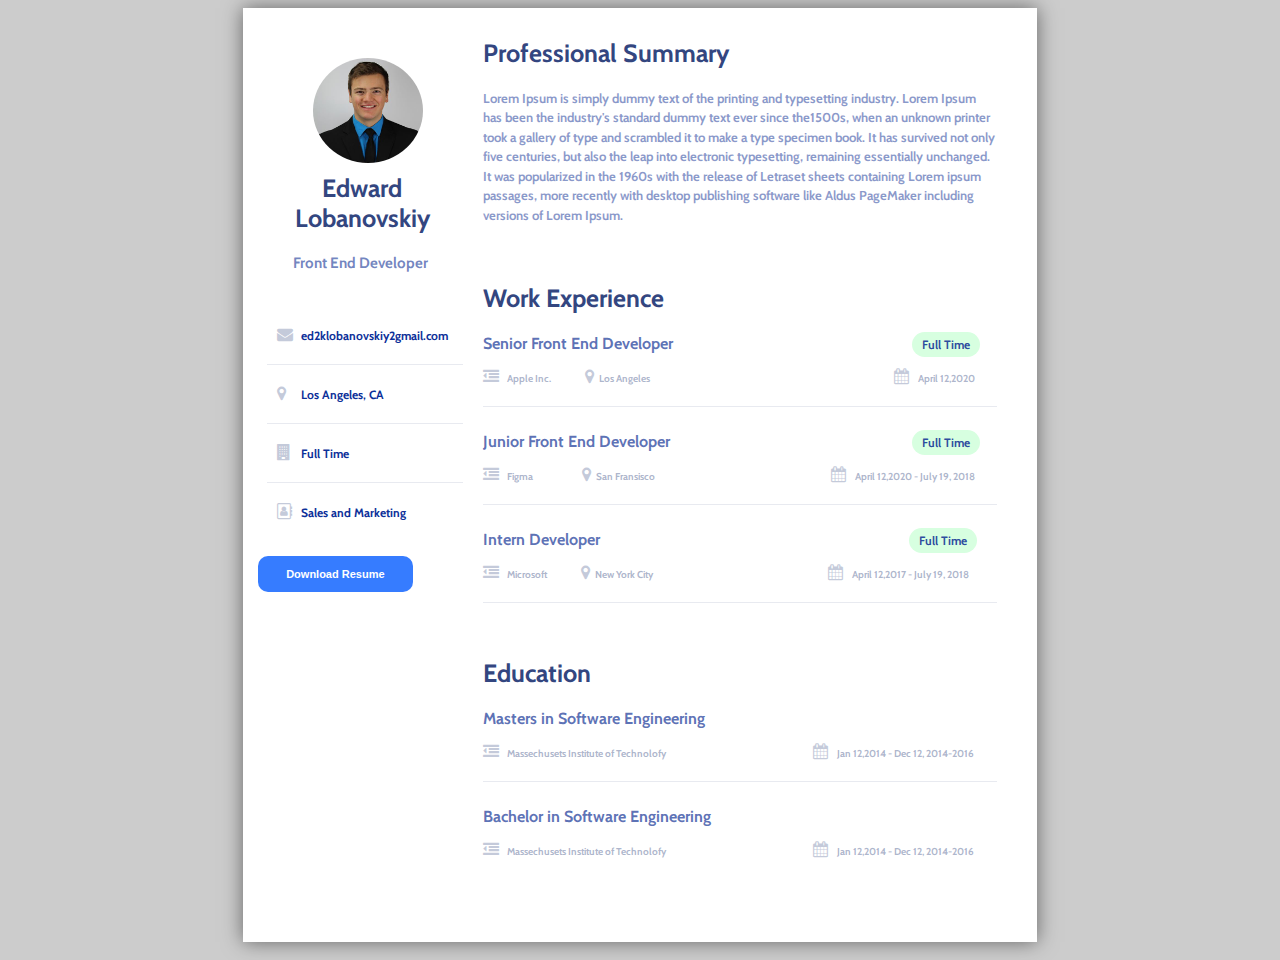
==== Candidate Profile/index.html @ fb30215e "Initial Commit" ====
<html>
<head>
<title>Candidate Profile</title>
<link rel="stylesheet" href="css/style.css">
<link rel="stylesheet" href="https://cdnjs.cloudflare.com/ajax/libs/font-awesome/4.7.0/css/font-awesome.min.css">
<link href='https://fonts.googleapis.com/css?family=Cabin' rel='stylesheet'>
</head>
<body>
	<page size="A4">
		<div class="profile_content">
			<div class="page_left">
				<div class="page_left_top">
					<img src="images/profile_image.jpg" alt="profile_image">
					<div class="name_block">
						<h2 class="name">Edward Lobanovskiy</h2>
						<h4>Front End Developer</h4>
					</div>
				</div>
				<div class="page_left_bottom">
					<div class="profile_details">
						<div class="details_block">
							<i class="fa fa-envelope"></i>	
							<span class="text_block">ed2klobanovskiy2gmail.com</span>
						</div>
						<div class="line_block"></div>
					</div>
					<div class="profile_details">
						<div class="details_block">
							<i class="fa fa-map-marker"></i>	
							<span class="text_block">Los Angeles, CA</span>
						</div>
						<div class="line_block"></div>
					</div>
					<div class="profile_details">
						<div class="details_block">
							<i class="fa fa-building"></i>	
							<span class="text_block">Full Time</span>
						</div>
						<div class="line_block"></div>
					</div>
					<div class="profile_details">
						<div class="details_block">
							<i class="fa fa-address-book-o"></i>	
							<span class="text_block">Sales and Marketing</span>
						</div>
					</div>
					<div class="button_block">
						<button class="button">Download Resume</button>
					</div>
				</div>
			</div>
			<div class="page_right">
				<div class="summary">
					<h2 class="name">Professional Summary</h2>
					<p>Lorem Ipsum is simply dummy text of the printing and typesetting industry. Lorem Ipsum has
					been the industry's standard dummy text ever since the1500s, when an unknown printer took
					a gallery of type and scrambled it to make a type specimen book. It has survived not only
					five centuries, but also the leap into electronic typesetting, remaining essentially unchanged. It was
					popularized in the 1960s with the release of Letraset sheets containing Lorem ipsum passages,
					more recently with desktop publishing software like Aldus PageMaker including versions of
					Lorem Ipsum.
					</p>
				</div>
				<div class="experience">
					<h2 class="name">Work Experience</h2>
					<div class="experience_content">
						<div class="position">Senior Front End Developer
							<span class="label margin_left_235"> Full Time</span> 
						</div>
						<div class="experience_details">
							<span>
								<i class="fa fa-dedent"></i>	
								<span class="text_content">Apple Inc.</span>
							</span>
							<span class="padding_left_30">
								<i class="fa fa-map-marker width_10"></i>	
								<span class="text_content">Los Angeles</span>
							</span>
							<span class="padding_left_240">
								<i class="fa fa-calendar"></i>	
								<span class="text_content">April 12,2020</span>
							</span>
						</div>
						<div class="line_block_right"></div>
					</div>
					<div class="experience_content">
						<div class="position">Junior Front End Developer
							<span class="label margin_left_238"> Full Time</span> 
						</div>
						<div class="experience_details">
							<span>
								<i class="fa fa-dedent"></i>	
								<span class="text_content">Figma</span>
							</span>
							<span class="padding_left_45">
								<i class="fa fa-map-marker width_10"></i>	
								<span class="text_content">San Fransisco</span>
							</span>
							<span class="padding_left_172">
								<i class="fa fa-calendar"></i>	
								<span class="text_content">April 12,2020 - July 19, 2018</span>
							</span>
						</div>
						<div class="line_block_right"></div>
					</div>
					<div class="experience_content">
						<div class="position">Intern Developer
							<span class="label margin_left_305"> Full Time</span> 
						</div>
						<div class="experience_details">
							<span>
								<i class="fa fa-dedent"></i>	
								<span class="text_content">Microsoft</span>
							</span>
							<span class="padding_left_30">
								<i class="fa fa-map-marker width_10"></i>	
								<span class="text_content">New York City</span>
							</span>
							<span class="padding_left_171">
								<i class="fa fa-calendar"></i>	
								<span class="text_content">April 12,2017 - July 19, 2018</span>
							</span>
						</div>
						<div class="line_block_right"></div>
					</div>
				</div>
				<div class="education">
					<h2 class="name">Education</h2>
					<div class="experience_content">
						<div class="position">Masters in Software Engineering</div>
						<div class="experience_details">
							<span>
								<i class="fa fa-dedent"></i>	
								<span class="text_content">Massechusets Institute of Technolofy</span>
							</span>
							<span class="padding_left_143">
								<i class="fa fa-calendar"></i>	
								<span class="text_content">Jan 12,2014 - Dec 12, 2014-2016</span>
							</span>
						</div>
						<div class="line_block_right"></div>
					</div>
					<div class="experience_content">
						<div class="position">Bachelor in Software Engineering</div>
						<div class="experience_details">
							<span>
								<i class="fa fa-dedent"></i>	
								<span class="text_content">Massechusets Institute of Technolofy</span>
							</span>
							<span class="padding_left_143">
								<i class="fa fa-calendar"></i>	
								<span class="text_content">Jan 12,2014 - Dec 12, 2014-2016</span>
							</span>
						</div>
					</div>
				</div>
			</div>
		</div>
	</page>
</body>
</html>
---- Candidate Profile/css/style.css ----
body {
  background: rgb(204,204,204); 
}

page {
  background: white;
  display: block;
  margin: 0 auto;
  margin-bottom: 0.5cm;
  box-shadow: 0 0 0.5cm rgba(0,0,0,0.5);
}

page[size="A4"] {  
  width: 21cm;
  height: 24.7cm; 
}

.profile_content {
  display: flex;
  width: 100%;
  height: 100%;
}

.page_left {
  display: flex;
  flex-direction: column;
  width: 30%;
  height: 100%;
}

.page_left_top {
  width: 100%;
  height: 30%;
  margin-top: 20px;
}

img {
  max-width: 110px;
  max-height: 105px;
  border-radius: 50%;
  margin-top: 30px;
  margin-left: 70px;
  width: 100%;
  height: auto;
}

.name {
  font-family: 'Cabin';
  font-size: 25px;
  font-weight: bold;
}

.name_block {
  text-align: center;
}

.name_block > h2 {
  margin-top: 10px;
  margin-left: 18px;
  color: #334680;
}

.name_block > h4 {
  font-family: cabin;
  font-size: 15px;
  margin-left: 15px;
  color: rgba(20, 52, 150, 0.6);
}

.page_left_bottom {
  margin-top: 5px;
  width: 100%;
  height: 70%;
}

.profile_details {
  margin-left: 24px;
  padding-top: 20px;
}

.details_block {
  margin-left:10px;
}

.text_block {
  color: rgba(12, 48, 153, 1);
  font-weight: bold;
  font-family: 'Cabin';
  font-size: 12px;
}

i {
  color: rgba(138, 149, 181, 0.5);
  width: 20px;
}

.width_10 {
  width: 10px;
}

.line_block {
  margin-top: 20px;
  border-bottom: 1px solid rgba(138, 149, 181, 0.2);
}

.line_block_right {
  padding-top: 20px;
  border-bottom: 1px solid rgba(138, 149, 181, 0.2);
}

.button_block {
  margin-top: 35px;
  margin-left: 15px;
}

.button {
  background-color: #367cff;
  border: none;
  color: white;
  padding: 12px 28px;
  text-align: center;
  text-decoration: none;
  display: inline-block;
  font-size: 11px;
  font-weight: bold;
  border-radius: 10px;
  user-select: none;
}

.page_right {
  padding-left: 20px;
  padding-right: 40px;
  width:70%;
  height:100%;
}

.summary {
  padding-bottom: 20px;
}

.summary > h2 {
  margin-top: 30px;
  color: #334680;
}

.summary > p {
  text-align: left;
  color: rgba(20, 52, 150, 0.5);
  font-size: 13px;
  font-weight: bold;
  line-height: 1.5;
  font-family: 'Cabin';
}

.experience {
  padding: 20px 0;
}

.experience > h2 {
  margin-top: 5px;
  color: #334680;
}

.education {
  padding: 20px 0;
}

.label {
  background-color: #d7ffe0;
  color: rgba(20, 52, 150, 0.9);
  padding: 5px 10px;
  border-radius: 50px;
  font-size: 12px;
}

.position {
  color: rgba(20, 52, 150, 0.7);
  font-weight: bold;
  font-family: cabin;
  font-size: 16px;
}

.experience_details {
  margin-top: 15px;
}

.experience_content {
  margin-top: 15px;
  padding-bottom: 10px;
}

.text_content {
  font-family: 'Cabin';
  font-size: 10px;
  font-weight: bold;
  color: rgba(138, 149, 181, 0.7);
}

.padding_left_30 {
  padding-left: 30px;
}

.padding_left_45 {
  padding-left: 45px;
}

.padding_left_60 {
  padding-left: 60px;
}

.padding_left_240 {
  padding-left: 240px;
}

.padding_left_172 {
  padding-left: 172px;
}

.padding_left_171 {
  padding-left: 171px;
}

.padding_left_143 {
  padding-left: 143px;
}

.margin_left_235 {
  margin-left: 235px;
}

.margin_left_238 {
  margin-left: 238px;
}

.margin_left_305 {
  margin-left: 305px;
}

.education > h2 {
  margin-top: 5px;
  color: #334680;
}
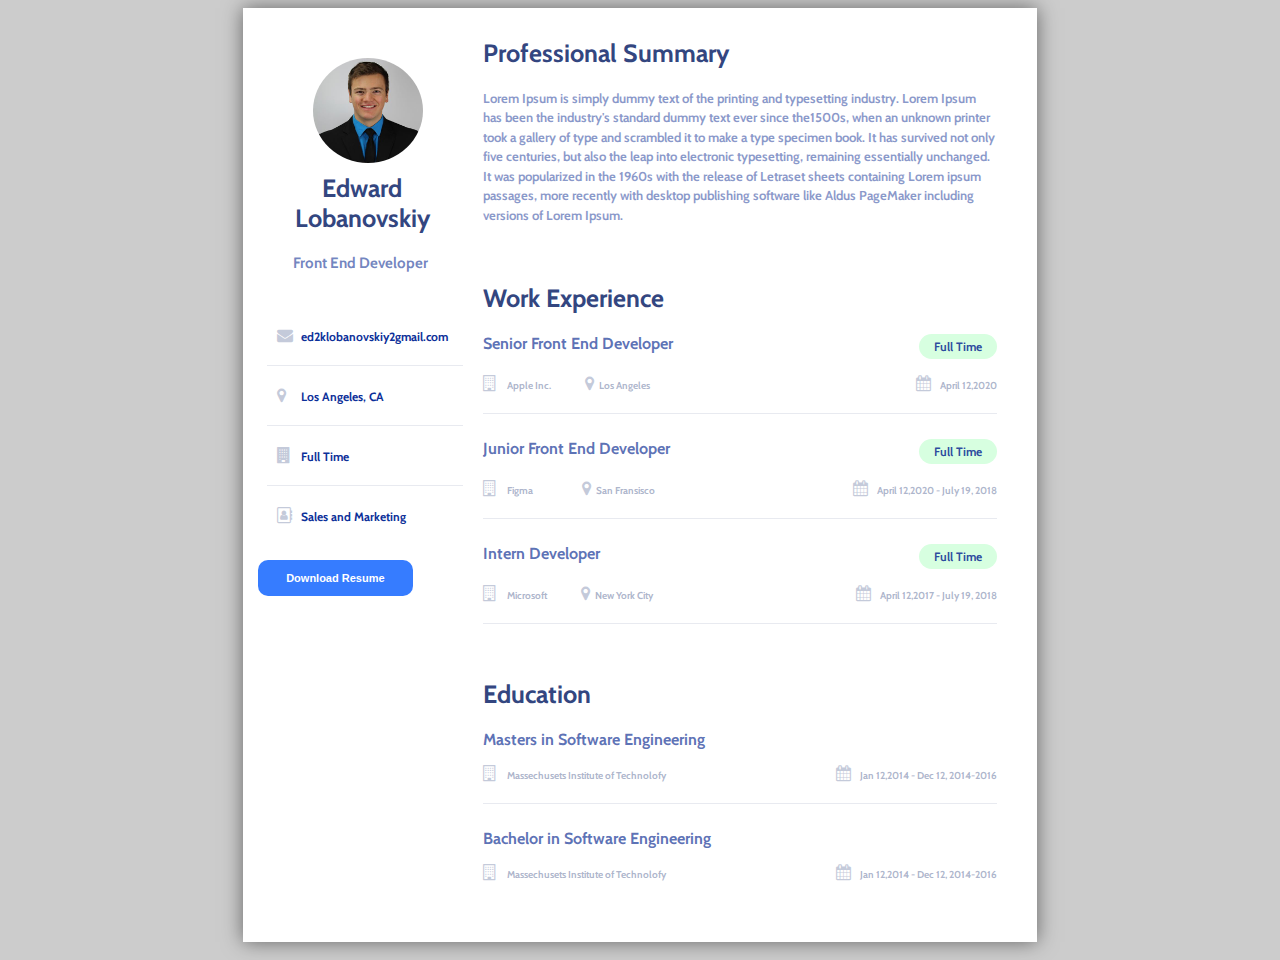
==== commit 821e3335: "Changes in css | committed" ====
--- a/Candidate Profile/index.html
+++ b/Candidate Profile/index.html
@@ -65,18 +65,18 @@
 					<h2 class="name">Work Experience</h2>
 					<div class="experience_content">
 						<div class="position">Senior Front End Developer
-							<span class="label margin_left_235"> Full Time</span> 
+							<span class="label"> Full Time</span> 
 						</div>
 						<div class="experience_details">
 							<span>
-								<i class="fa fa-dedent"></i>	
+								<i class="fa fa-building-o"></i>	
 								<span class="text_content">Apple Inc.</span>
 							</span>
 							<span class="padding_left_30">
 								<i class="fa fa-map-marker width_10"></i>	
 								<span class="text_content">Los Angeles</span>
 							</span>
-							<span class="padding_left_240">
+							<span class="float-right">
 								<i class="fa fa-calendar"></i>	
 								<span class="text_content">April 12,2020</span>
 							</span>
@@ -85,18 +85,18 @@
 					</div>
 					<div class="experience_content">
 						<div class="position">Junior Front End Developer
-							<span class="label margin_left_238"> Full Time</span> 
+							<span class="label"> Full Time</span> 
 						</div>
 						<div class="experience_details">
 							<span>
-								<i class="fa fa-dedent"></i>	
+								<i class="fa fa-building-o"></i>	
 								<span class="text_content">Figma</span>
 							</span>
 							<span class="padding_left_45">
 								<i class="fa fa-map-marker width_10"></i>	
 								<span class="text_content">San Fransisco</span>
 							</span>
-							<span class="padding_left_172">
+							<span class="float-right">
 								<i class="fa fa-calendar"></i>	
 								<span class="text_content">April 12,2020 - July 19, 2018</span>
 							</span>
@@ -105,18 +105,18 @@
 					</div>
 					<div class="experience_content">
 						<div class="position">Intern Developer
-							<span class="label margin_left_305"> Full Time</span> 
+							<span class="label"> Full Time</span> 
 						</div>
 						<div class="experience_details">
 							<span>
-								<i class="fa fa-dedent"></i>	
+								<i class="fa fa-building-o"></i>	
 								<span class="text_content">Microsoft</span>
 							</span>
 							<span class="padding_left_30">
 								<i class="fa fa-map-marker width_10"></i>	
 								<span class="text_content">New York City</span>
 							</span>
-							<span class="padding_left_171">
+							<span class="float-right">
 								<i class="fa fa-calendar"></i>	
 								<span class="text_content">April 12,2017 - July 19, 2018</span>
 							</span>
@@ -130,10 +130,10 @@
 						<div class="position">Masters in Software Engineering</div>
 						<div class="experience_details">
 							<span>
-								<i class="fa fa-dedent"></i>	
+								<i class="fa fa-building-o"></i>	
 								<span class="text_content">Massechusets Institute of Technolofy</span>
 							</span>
-							<span class="padding_left_143">
+							<span class="float-right">
 								<i class="fa fa-calendar"></i>	
 								<span class="text_content">Jan 12,2014 - Dec 12, 2014-2016</span>
 							</span>
@@ -144,10 +144,10 @@
 						<div class="position">Bachelor in Software Engineering</div>
 						<div class="experience_details">
 							<span>
-								<i class="fa fa-dedent"></i>	
+								<i class="fa fa-building-o"></i>	
 								<span class="text_content">Massechusets Institute of Technolofy</span>
 							</span>
-							<span class="padding_left_143">
+							<span class="float-right">
 								<i class="fa fa-calendar"></i>	
 								<span class="text_content">Jan 12,2014 - Dec 12, 2014-2016</span>
 							</span>
--- a/Candidate Profile/css/style.css
+++ b/Candidate Profile/css/style.css
@@ -1,5 +1,6 @@
 body {
   background: rgb(204,204,204); 
+  font-family: cabin;
 }
 
 page {
@@ -45,7 +46,6 @@
 }
 
 .name {
-  font-family: 'Cabin';
   font-size: 25px;
   font-weight: bold;
 }
@@ -61,7 +61,6 @@
 }
 
 .name_block > h4 {
-  font-family: cabin;
   font-size: 15px;
   margin-left: 15px;
   color: rgba(20, 52, 150, 0.6);
@@ -85,7 +84,6 @@
 .text_block {
   color: rgba(12, 48, 153, 1);
   font-weight: bold;
-  font-family: 'Cabin';
   font-size: 12px;
 }
 
@@ -149,7 +147,6 @@
   font-size: 13px;
   font-weight: bold;
   line-height: 1.5;
-  font-family: 'Cabin';
 }
 
 .experience {
@@ -168,7 +165,7 @@
 .label {
   background-color: #d7ffe0;
   color: rgba(20, 52, 150, 0.9);
-  padding: 5px 10px;
+  padding: 5px 15px;
   border-radius: 50px;
   font-size: 12px;
 }
@@ -176,8 +173,9 @@
 .position {
   color: rgba(20, 52, 150, 0.7);
   font-weight: bold;
-  font-family: cabin;
   font-size: 16px;
+  display: flex;
+  justify-content: space-between;
 }
 
 .experience_details {
@@ -190,7 +188,6 @@
 }
 
 .text_content {
-  font-family: 'Cabin';
   font-size: 10px;
   font-weight: bold;
   color: rgba(138, 149, 181, 0.7);
@@ -204,39 +201,11 @@
   padding-left: 45px;
 }
 
-.padding_left_60 {
-  padding-left: 60px;
-}
-
-.padding_left_240 {
-  padding-left: 240px;
-}
-
-.padding_left_172 {
-  padding-left: 172px;
-}
-
-.padding_left_171 {
-  padding-left: 171px;
-}
-
-.padding_left_143 {
-  padding-left: 143px;
-}
-
-.margin_left_235 {
-  margin-left: 235px;
-}
-
-.margin_left_238 {
-  margin-left: 238px;
-}
-
-.margin_left_305 {
-  margin-left: 305px;
-}
-
 .education > h2 {
   margin-top: 5px;
   color: #334680;
+}
+
+.float-right {
+  float: right;
 }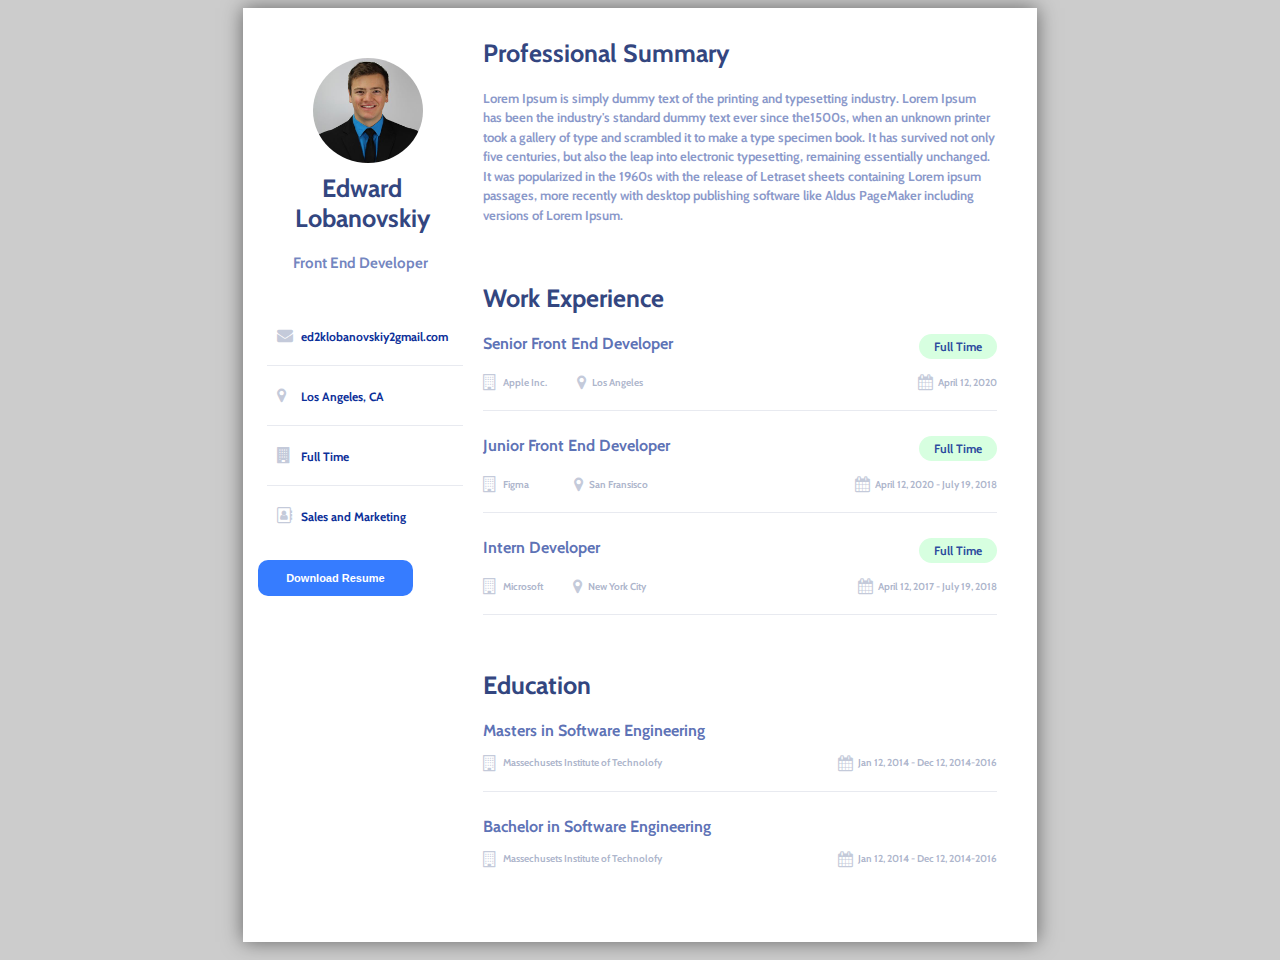
==== commit 1eadd8a0: "UI Allignment Changes" ====
--- a/Candidate Profile/index.html
+++ b/Candidate Profile/index.html
@@ -68,18 +68,20 @@
 							<span class="label"> Full Time</span> 
 						</div>
 						<div class="experience_details">
-							<span>
-								<i class="fa fa-building-o"></i>	
-								<span class="text_content">Apple Inc.</span>
-							</span>
-							<span class="padding_left_30">
-								<i class="fa fa-map-marker width_10"></i>	
-								<span class="text_content">Los Angeles</span>
-							</span>
-							<span class="float-right">
+							<div>
+								<span>
+									<i class="fa fa-building-o"></i>	
+									<span class="text_content">Apple Inc.</span>
+								</span>
+								<span class="padding_left_30">
+									<i class="fa fa-map-marker"></i>	
+									<span class="text_content">Los Angeles</span>
+								</span>
+							</div>
+							<div>
 								<i class="fa fa-calendar"></i>	
-								<span class="text_content">April 12,2020</span>
-							</span>
+								<span class="text_content">April 12, 2020</span>
+							</div>
 						</div>
 						<div class="line_block_right"></div>
 					</div>
@@ -88,18 +90,20 @@
 							<span class="label"> Full Time</span> 
 						</div>
 						<div class="experience_details">
-							<span>
-								<i class="fa fa-building-o"></i>	
-								<span class="text_content">Figma</span>
-							</span>
-							<span class="padding_left_45">
-								<i class="fa fa-map-marker width_10"></i>	
-								<span class="text_content">San Fransisco</span>
-							</span>
-							<span class="float-right">
+							<div>
+								<span>
+									<i class="fa fa-building-o"></i>	
+									<span class="text_content">Figma</span>
+								</span>
+								<span class="padding_left_45">
+									<i class="fa fa-map-marker"></i>	
+									<span class="text_content">San Fransisco</span>
+								</span>
+							</div>
+							<div>
 								<i class="fa fa-calendar"></i>	
-								<span class="text_content">April 12,2020 - July 19, 2018</span>
-							</span>
+								<span class="text_content">April 12, 2020 - July 19, 2018</span>
+							</div>
 						</div>
 						<div class="line_block_right"></div>
 					</div>
@@ -108,18 +112,20 @@
 							<span class="label"> Full Time</span> 
 						</div>
 						<div class="experience_details">
-							<span>
-								<i class="fa fa-building-o"></i>	
-								<span class="text_content">Microsoft</span>
-							</span>
-							<span class="padding_left_30">
-								<i class="fa fa-map-marker width_10"></i>	
-								<span class="text_content">New York City</span>
-							</span>
-							<span class="float-right">
+							<div>
+								<span>
+									<i class="fa fa-building-o"></i>	
+									<span class="text_content">Microsoft</span>
+								</span>
+								<span class="padding_left_30">
+									<i class="fa fa-map-marker"></i>	
+									<span class="text_content">New York City</span>
+								</span>
+							</div>
+							<div>
 								<i class="fa fa-calendar"></i>	
-								<span class="text_content">April 12,2017 - July 19, 2018</span>
-							</span>
+								<span class="text_content">April 12, 2017 - July 19, 2018</span>
+							</div>
 						</div>
 						<div class="line_block_right"></div>
 					</div>
@@ -133,9 +139,9 @@
 								<i class="fa fa-building-o"></i>	
 								<span class="text_content">Massechusets Institute of Technolofy</span>
 							</span>
-							<span class="float-right">
+							<span>
 								<i class="fa fa-calendar"></i>	
-								<span class="text_content">Jan 12,2014 - Dec 12, 2014-2016</span>
+								<span class="text_content">Jan 12, 2014 - Dec 12, 2014-2016</span>
 							</span>
 						</div>
 						<div class="line_block_right"></div>
@@ -147,9 +153,9 @@
 								<i class="fa fa-building-o"></i>	
 								<span class="text_content">Massechusets Institute of Technolofy</span>
 							</span>
-							<span class="float-right">
+							<span>
 								<i class="fa fa-calendar"></i>	
-								<span class="text_content">Jan 12,2014 - Dec 12, 2014-2016</span>
+								<span class="text_content">Jan 12, 2014 - Dec 12, 2014-2016</span>
 							</span>
 						</div>
 					</div>
--- a/Candidate Profile/css/style.css
+++ b/Candidate Profile/css/style.css
@@ -90,10 +90,6 @@
 i {
   color: rgba(138, 149, 181, 0.5);
   width: 20px;
-}
-
-.width_10 {
-  width: 10px;
 }
 
 .line_block {
@@ -180,6 +176,17 @@
 
 .experience_details {
   margin-top: 15px;
+  display: flex;
+  justify-content: space-between;
+}
+
+.experience_details .fa-map-marker {
+  width: 15px !important;
+}
+
+.experience_details div, .experience_details span {
+  display: flex;
+  align-items: center;
 }
 
 .experience_content {
@@ -205,7 +212,3 @@
   margin-top: 5px;
   color: #334680;
 }
-
-.float-right {
-  float: right;
-}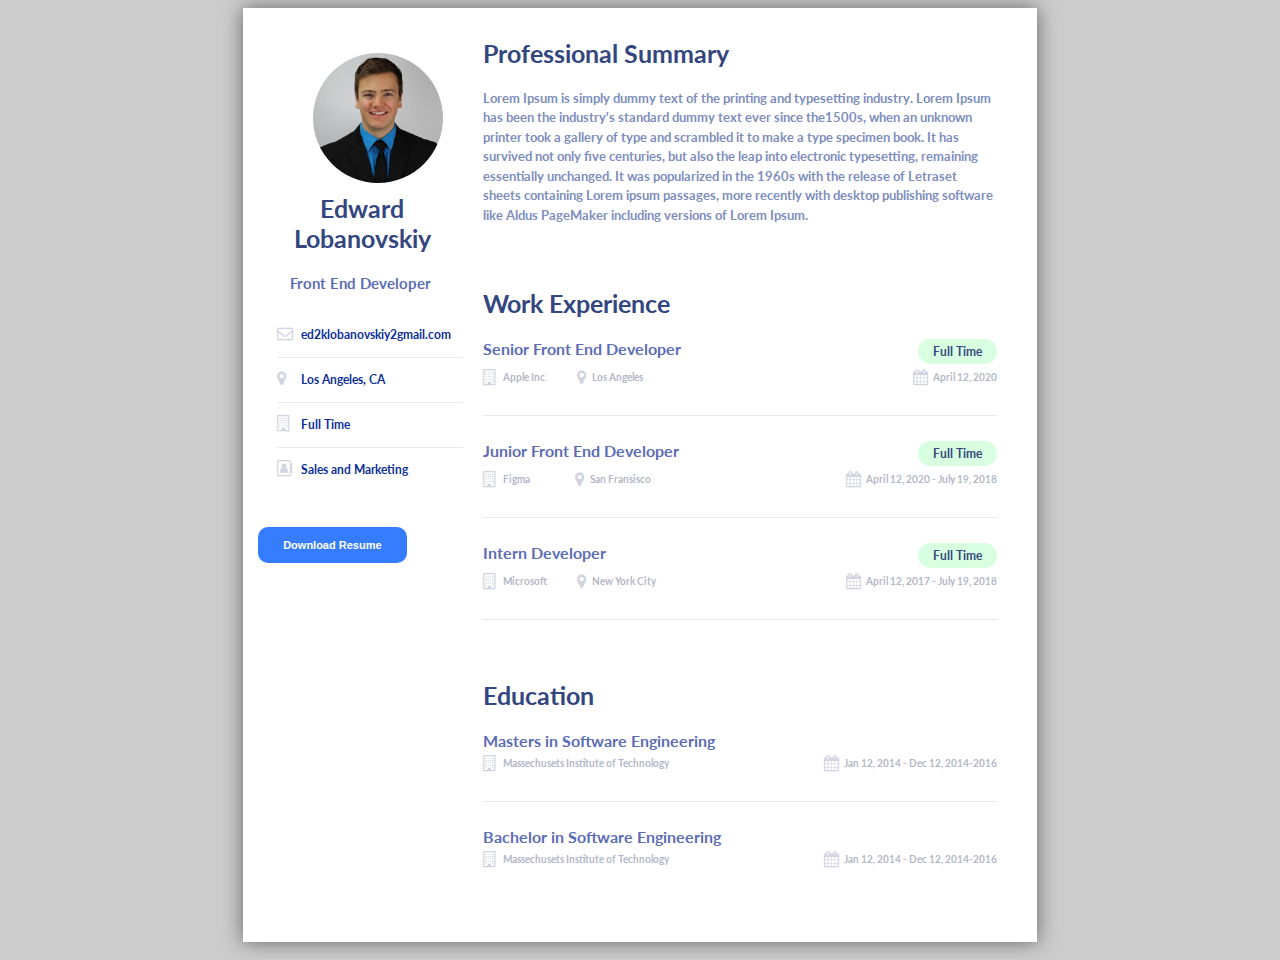
==== commit b6d4c0c5: "Changes in HTML and Css - Committed" ====
--- a/Candidate Profile/index.html
+++ b/Candidate Profile/index.html
@@ -1,9 +1,12 @@
 <html>
 <head>
-<title>Candidate Profile</title>
-<link rel="stylesheet" href="css/style.css">
-<link rel="stylesheet" href="https://cdnjs.cloudflare.com/ajax/libs/font-awesome/4.7.0/css/font-awesome.min.css">
-<link href='https://fonts.googleapis.com/css?family=Cabin' rel='stylesheet'>
+	<title>Candidate Profile</title>
+	<meta name="author" content="Sivabhagya Jawahar">
+	<meta name="description" content="Web page of candidate profile using HTML and CSS">
+	<meta name="viewport" content="width=device-width, initial-scale=1.0">
+	<link rel="stylesheet" href="css/style.css">
+	<link rel="stylesheet" href="https://cdnjs.cloudflare.com/ajax/libs/font-awesome/4.7.0/css/font-awesome.min.css">
+	<link href='https://fonts.googleapis.com/css?family=Lato' rel='stylesheet'>
 </head>
 <body>
 	<page size="A4">
@@ -18,34 +21,34 @@
 				</div>
 				<div class="page_left_bottom">
 					<div class="profile_details">
-						<div class="details_block">
-							<i class="fa fa-envelope"></i>	
-							<span class="text_block">ed2klobanovskiy2gmail.com</span>
+						<div>
+							<i class="fa fa-envelope-o"></i>	
+							<span>ed2klobanovskiy2gmail.com</span>
 						</div>
 						<div class="line_block"></div>
 					</div>
 					<div class="profile_details">
-						<div class="details_block">
+						<div>
 							<i class="fa fa-map-marker"></i>	
-							<span class="text_block">Los Angeles, CA</span>
+							<span>Los Angeles, CA</span>
 						</div>
 						<div class="line_block"></div>
 					</div>
 					<div class="profile_details">
-						<div class="details_block">
-							<i class="fa fa-building"></i>	
-							<span class="text_block">Full Time</span>
+						<div>
+							<i class="fa fa-building-o"></i>	
+							<span>Full Time</span>
 						</div>
 						<div class="line_block"></div>
 					</div>
 					<div class="profile_details">
-						<div class="details_block">
+						<div>
 							<i class="fa fa-address-book-o"></i>	
-							<span class="text_block">Sales and Marketing</span>
+							<span>Sales and Marketing</span>
 						</div>
 					</div>
 					<div class="button_block">
-						<button class="button">Download Resume</button>
+						<button>Download Resume</button>
 					</div>
 				</div>
 			</div>
@@ -137,7 +140,7 @@
 						<div class="experience_details">
 							<span>
 								<i class="fa fa-building-o"></i>	
-								<span class="text_content">Massechusets Institute of Technolofy</span>
+								<span class="text_content">Massechusets Institute of Technology</span>
 							</span>
 							<span>
 								<i class="fa fa-calendar"></i>	
@@ -151,7 +154,7 @@
 						<div class="experience_details">
 							<span>
 								<i class="fa fa-building-o"></i>	
-								<span class="text_content">Massechusets Institute of Technolofy</span>
+								<span class="text_content">Massechusets Institute of Technology</span>
 							</span>
 							<span>
 								<i class="fa fa-calendar"></i>	
--- a/Candidate Profile/css/style.css
+++ b/Candidate Profile/css/style.css
@@ -1,6 +1,20 @@
+:root {
+  --lightgrey: #CCCCCC;
+  --midslategrey: #d1d4e0;
+  --darkgrey : #b3b7c7;
+  --darkblue : #334680;
+  --brightblue: #367cff;
+  --lightblue: #5b6db5;
+  --midslateblue: #344780;
+  --navyblue: #0c3099;
+  --paleblue: #7d8dbd;
+  --palegreen: #d7ffe0;
+  --white: #ffffff;
+}
+
 body {
-  background: rgb(204,204,204); 
-  font-family: cabin;
+  background: var(--lightgrey); 
+  font-family: Lato;
 }
 
 page {
@@ -36,10 +50,10 @@
 }
 
 img {
-  max-width: 110px;
-  max-height: 105px;
+  max-width: 130px;
+  max-height: 130px;
   border-radius: 50%;
-  margin-top: 30px;
+  margin-top: 25px;
   margin-left: 70px;
   width: 100%;
   height: auto;
@@ -57,13 +71,13 @@
 .name_block > h2 {
   margin-top: 10px;
   margin-left: 18px;
-  color: #334680;
+  color: var(--darkblue);
 }
 
 .name_block > h4 {
   font-size: 15px;
   margin-left: 15px;
-  color: rgba(20, 52, 150, 0.6);
+  color: var(--lightblue);
 }
 
 .page_left_bottom {
@@ -74,47 +88,44 @@
 
 .profile_details {
   margin-left: 24px;
-  padding-top: 20px;
-}
-
-.details_block {
+  padding-top: 10px;
+}
+
+.profile_details div {
   margin-left:10px;
 }
 
-.text_block {
-  color: rgba(12, 48, 153, 1);
+.profile_details span {
+  color: var(--navyblue);
   font-weight: bold;
   font-size: 12px;
 }
 
 i {
-  color: rgba(138, 149, 181, 0.5);
+  color: var(--midslategrey);
   width: 20px;
 }
 
 .line_block {
-  margin-top: 20px;
+  margin-top: 15px;
   border-bottom: 1px solid rgba(138, 149, 181, 0.2);
 }
 
 .line_block_right {
-  padding-top: 20px;
+  padding-top: 30px;
   border-bottom: 1px solid rgba(138, 149, 181, 0.2);
 }
 
 .button_block {
-  margin-top: 35px;
+  margin-top: 50px;
   margin-left: 15px;
 }
 
-.button {
-  background-color: #367cff;
+.button_block button {
+  background-color: var(--brightblue);
   border: none;
-  color: white;
-  padding: 12px 28px;
-  text-align: center;
-  text-decoration: none;
-  display: inline-block;
+  color: var(--white);
+  padding: 12px 25px;
   font-size: 11px;
   font-weight: bold;
   border-radius: 10px;
@@ -134,24 +145,24 @@
 
 .summary > h2 {
   margin-top: 30px;
-  color: #334680;
+  color: var(--darkblue);
 }
 
 .summary > p {
   text-align: left;
-  color: rgba(20, 52, 150, 0.5);
+  color: var(--paleblue);
   font-size: 13px;
   font-weight: bold;
   line-height: 1.5;
 }
 
 .experience {
-  padding: 20px 0;
+  padding: 25px 0;
 }
 
 .experience > h2 {
   margin-top: 5px;
-  color: #334680;
+  color: var(--darkblue);
 }
 
 .education {
@@ -159,15 +170,15 @@
 }
 
 .label {
-  background-color: #d7ffe0;
-  color: rgba(20, 52, 150, 0.9);
+  background-color: var(--palegreen);
+  color: var(--midslateblue);
   padding: 5px 15px;
   border-radius: 50px;
   font-size: 12px;
 }
 
 .position {
-  color: rgba(20, 52, 150, 0.7);
+  color: var(--lightblue);
   font-weight: bold;
   font-size: 16px;
   display: flex;
@@ -175,7 +186,7 @@
 }
 
 .experience_details {
-  margin-top: 15px;
+  margin-top: 5px;
   display: flex;
   justify-content: space-between;
 }
@@ -197,7 +208,7 @@
 .text_content {
   font-size: 10px;
   font-weight: bold;
-  color: rgba(138, 149, 181, 0.7);
+  color: var(--darkgrey);
 }
 
 .padding_left_30 {
@@ -210,5 +221,5 @@
 
 .education > h2 {
   margin-top: 5px;
-  color: #334680;
-}
+  color: var(--darkblue);
+}
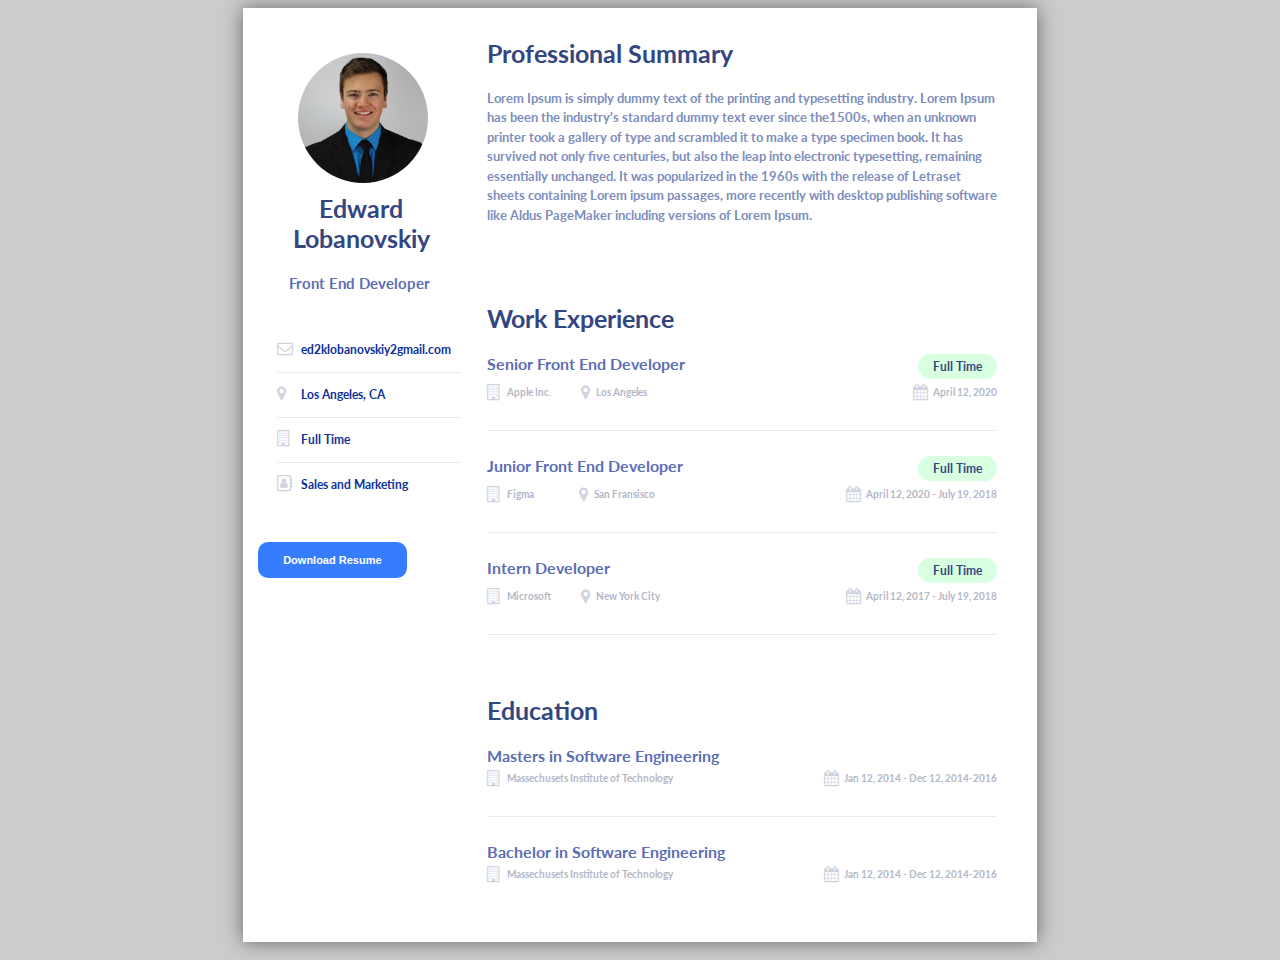
==== commit daba97f7: "Changes in css and image folder naming" ====
--- a/Candidate Profile/index.html
+++ b/Candidate Profile/index.html
@@ -13,7 +13,7 @@
 		<div class="profile_content">
 			<div class="page_left">
 				<div class="page_left_top">
-					<img src="images/profile_image.jpg" alt="profile_image">
+					<img src="assets/profile_image.jpg" alt="profile_image">
 					<div class="name_block">
 						<h2 class="name">Edward Lobanovskiy</h2>
 						<h4>Front End Developer</h4>
--- a/Candidate Profile/css/style.css
+++ b/Candidate Profile/css/style.css
@@ -18,7 +18,7 @@
 }
 
 page {
-  background: white;
+  background: var(--white);
   display: block;
   margin: 0 auto;
   margin-bottom: 0.5cm;
@@ -54,7 +54,7 @@
   max-height: 130px;
   border-radius: 50%;
   margin-top: 25px;
-  margin-left: 70px;
+  margin-left: 55px;
   width: 100%;
   height: auto;
 }
@@ -81,7 +81,7 @@
 }
 
 .page_left_bottom {
-  margin-top: 5px;
+  margin-top: 20px;
   width: 100%;
   height: 70%;
 }
@@ -107,7 +107,7 @@
 }
 
 .line_block {
-  margin-top: 15px;
+  padding-top: 15px;
   border-bottom: 1px solid rgba(138, 149, 181, 0.2);
 }
 
@@ -133,7 +133,7 @@
 }
 
 .page_right {
-  padding-left: 20px;
+  padding-left: 25px;
   padding-right: 40px;
   width:70%;
   height:100%;
@@ -157,7 +157,7 @@
 }
 
 .experience {
-  padding: 25px 0;
+  padding: 40px 0;
 }
 
 .experience > h2 {
@@ -166,7 +166,7 @@
 }
 
 .education {
-  padding: 20px 0;
+  padding: 5px 0;
 }
 
 .label {
